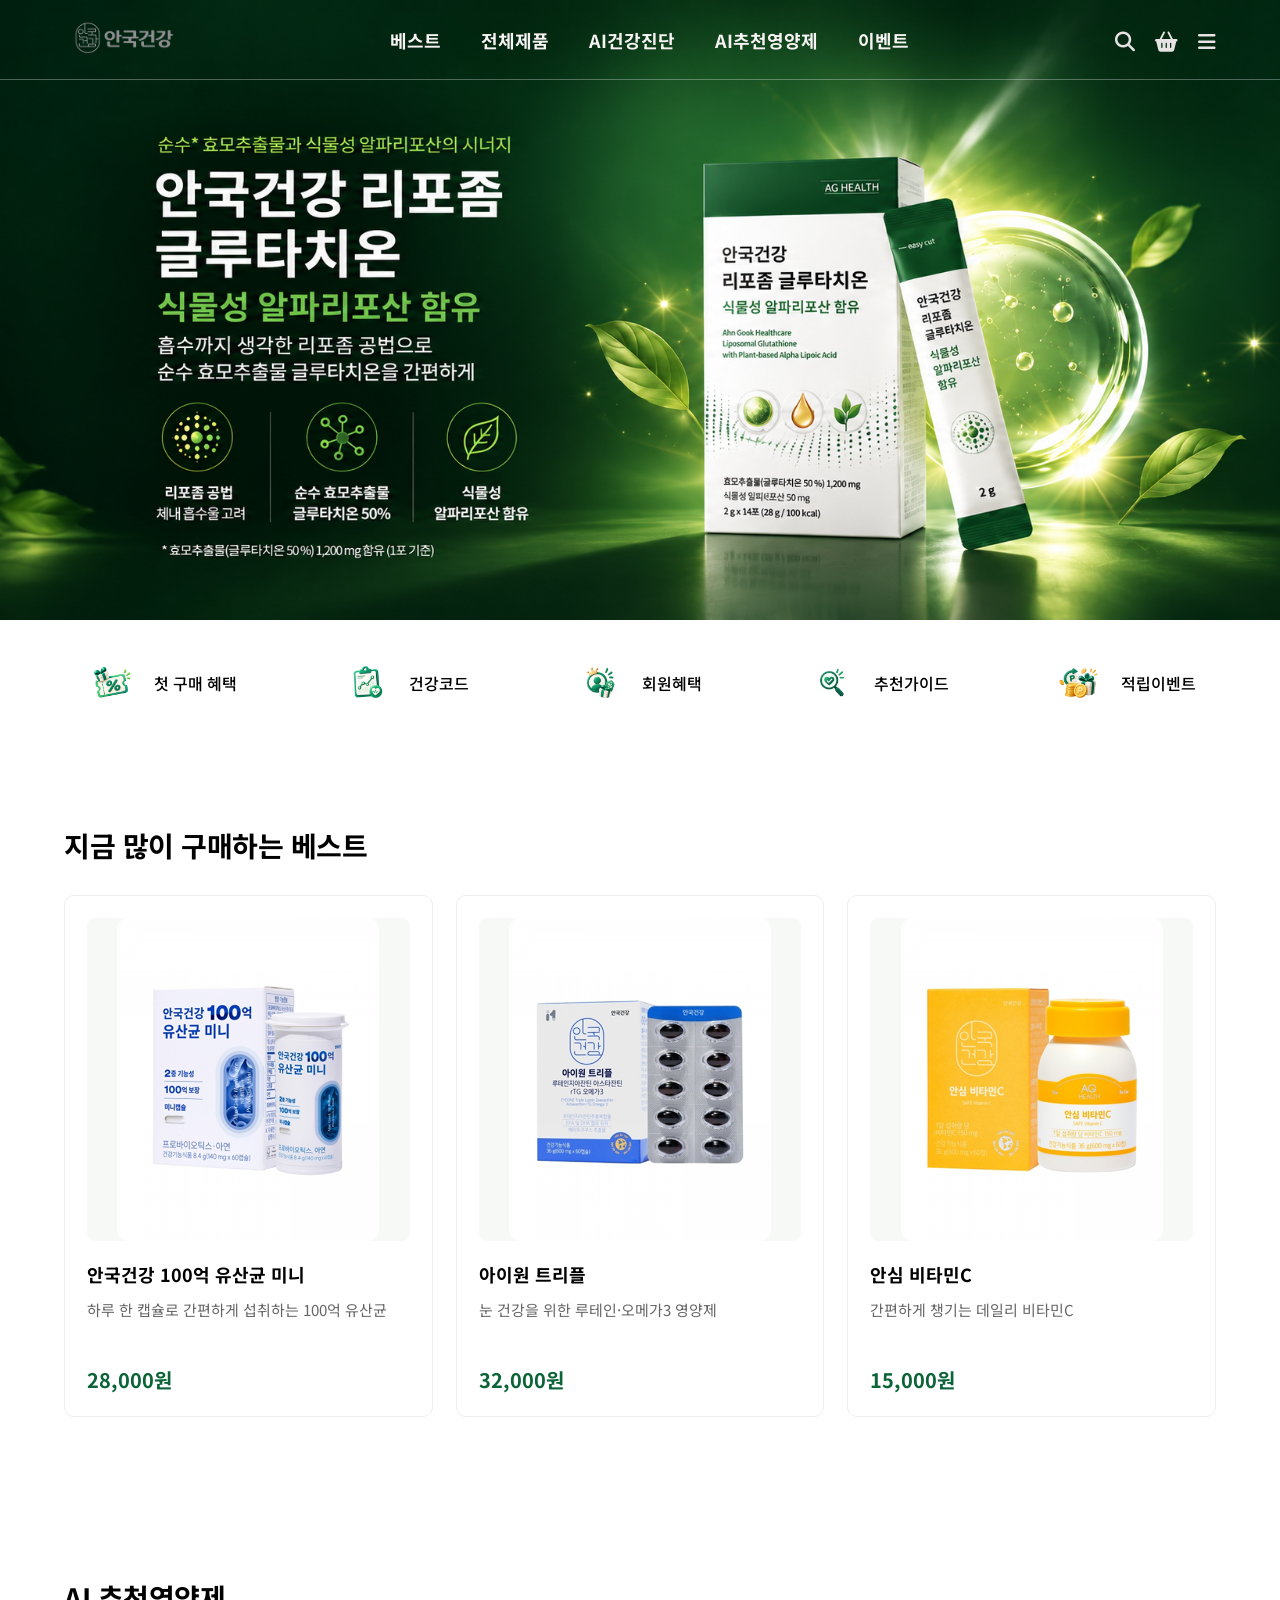
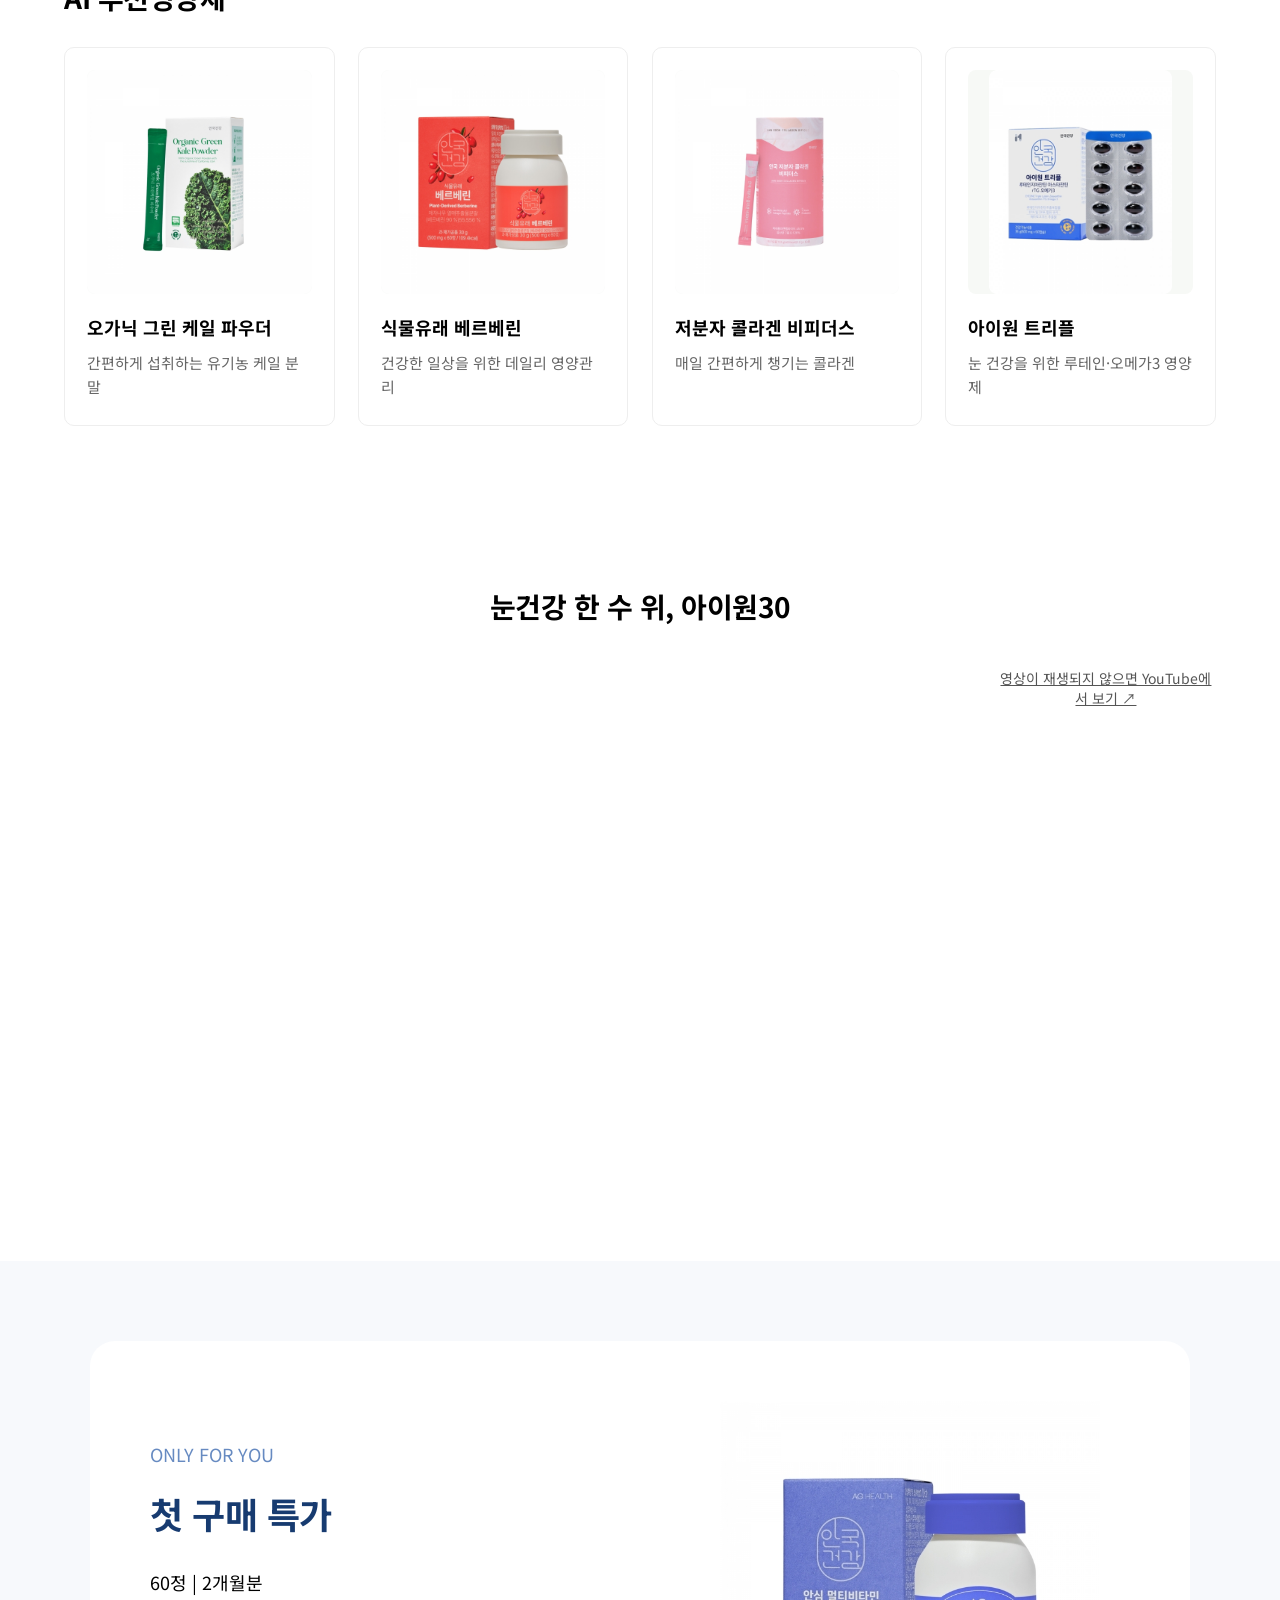
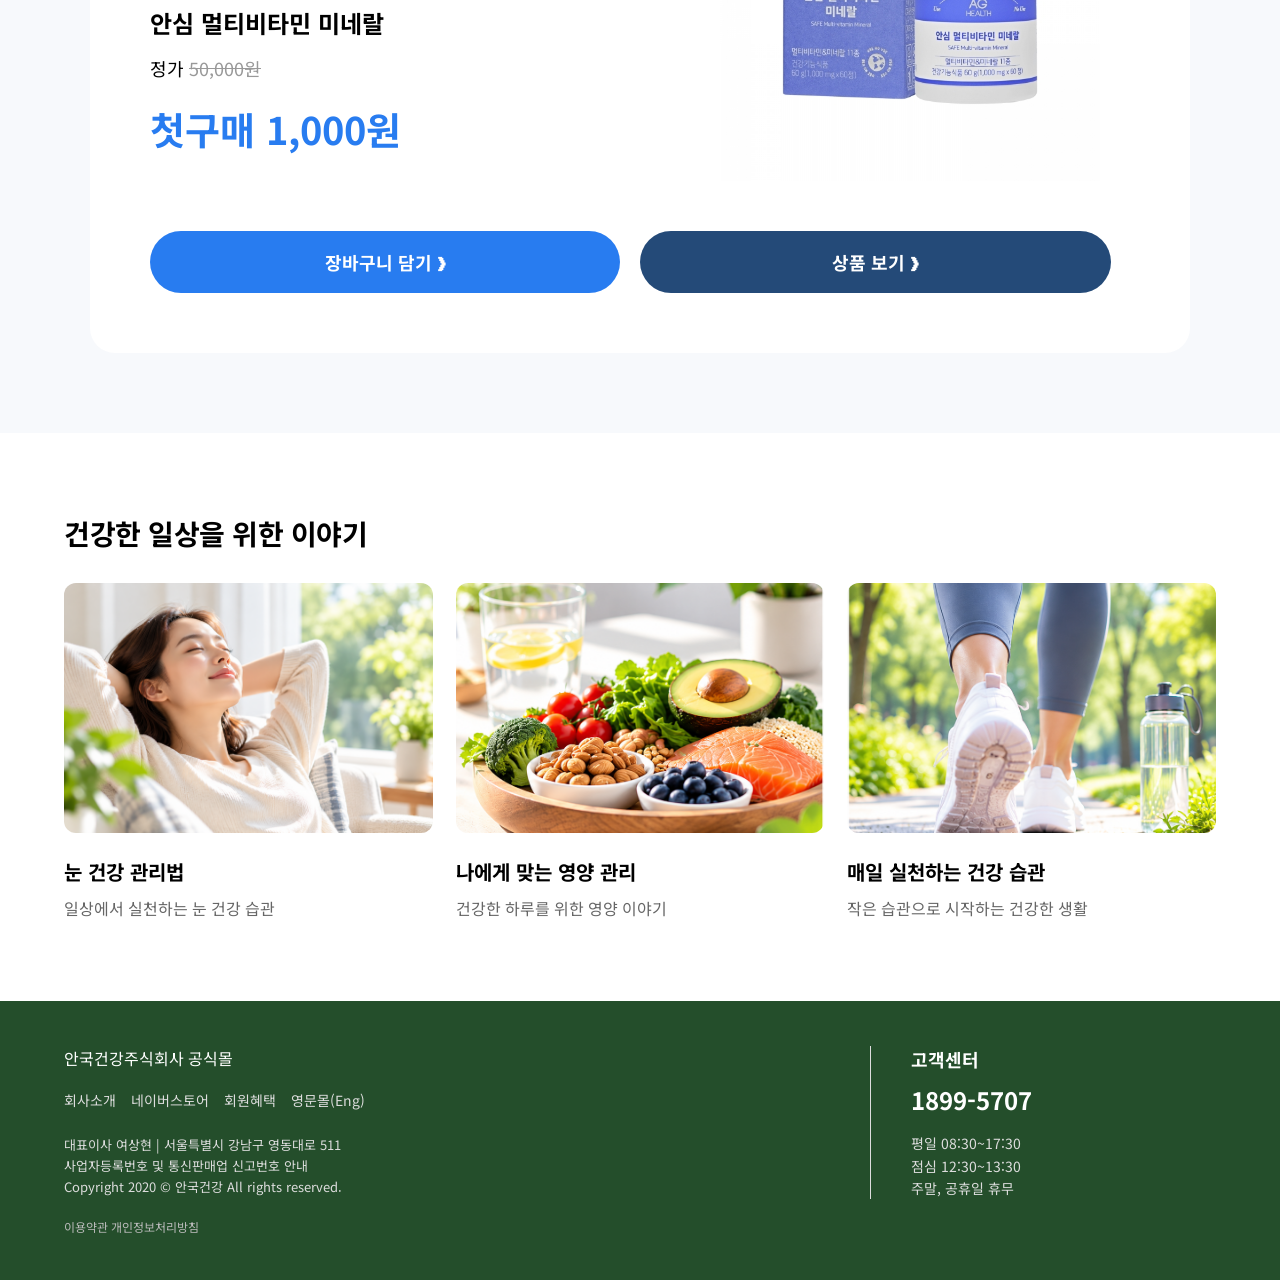
==== AG/index.html @ 002afa14 "Add files via upload" ====
<!DOCTYPE html>
<html lang="ko">
<head>
    <meta charset="UTF-8">
    <meta name="viewport" content="width=device-width, initial-scale=1.0">
    <title>AG Health</title>
    <link rel="preconnect" href="https://fonts.googleapis.com">
    <link rel="preconnect" href="https://fonts.gstatic.com" crossorigin>
    <link href="https://fonts.googleapis.com/css2?family=Noto+Sans+KR:wght@100..900&display=swap" rel="stylesheet">
    <link rel="stylesheet" href="https://cdnjs.cloudflare.com/ajax/libs/font-awesome/6.7.2/css/all.min.css">
    <style>
       *{ margin: 0; padding: 0; box-sizing: border-box;}

       a{text-decoration: none; /*밑줄제거*/
         color: rgb(231, 227, 227) /*글자색*/;}

        body{font-family: "Noto Sans KR", sans-serif;}

        /* Hero */
.hero{
    width:100%;
    height:620px;
    padding:20px 0;
    background-image:url(IMG/hero-bg.png);
    background-repeat:no-repeat;
    background-position:center 40PX;
    background-size:auto 100%;
    background-color:#06190e;
}
        header{ width: 100%;
                height: 80px;
                border-bottom: 1px solid rgba(255,255,255,0.3)}    

        .header-inner{width: 90%;                 /* 내용 영역 너비 */
                      max-width: 1400px;          /* 최대 1400px */
                      height: 80px;               /* 헤더 높이 */
                      margin: 0 auto;             /* 박스 가운데 */
                      display: flex;              /* 가로 배치 */
                      justify-content: space-between; /* 양쪽으로 간격 배치 */
                      align-items: center;        /* 세로 가운데 */}       

        .logo img{width:120px}

        nav{display: flex; gap: 80px;/*메뉴간격*/
            white-space: nowrap;/*메뉴를 한줄로 표시하고 줄바꿈 방지*/}

        nav a{font-size: 18px; font-weight: bold; color: rgb(248, 243, 243);} 

        .utility{display: flex; gap: 20px; font-size: 20px; white-space: nowrap;}

        /* Benefit Menu */
.benefit{width:90%; max-width:1400px; margin:0 auto; padding:35px 20px; display:flex;
         justify-content:space-between; align-items:center; gap:30px;}

.benefit-box{ display:flex; align-items:center; gap:15px; white-space:nowrap;}

.benefit-box img{ width:55px; height:55px; object-fit:contain;}

.benefit-box p{ font-size:19px; font-weight:500;}

/* Section */
.best,.recommend{ width:100%; padding:100px 0;}

section:not(.hero):not(.benefit){ width:100%; padding:100px 0;}

/* Wrap */
.wrap{ width:90%; max-width:1400px; margin:0 auto;}

h2{ margin-bottom:30px;}

/* Best Products */
.big{margin-top:30px; display:flex; gap:50px 2%; flex-wrap:wrap;}

.box{width:32%; border:1px solid #eee; padding:20px; border-radius:10px;}

.box img{width:100%; height:300px; object-fit:cover;}

.box h3{font-size:20px; margin-top:20px;}

.box p{font-size:16px; margin-top:10px; color:#666; line-height:1.6; min-height:52px;}

.box strong{display:block; margin-top:15px; font-size:20px; color:#0b6338;}

.ai .box{width:23%;}

/* Video */
.video-box iframe{width:80%; max-width:1000px; aspect-ratio:16/9; height:auto; border:0;}
.video h2{text-align:center;}
.video-box{display:flex; justify-content:center;}

 /* First Purchase */
.first-purchase{ background:#f7f9fc;}

.first-purchase .wrap{width:90%; max-width:1100px;}

/* First Purchase Card */
.first-box{ width:100%; background:white; border-radius:25px; padding:60px; margin:0 auto;
            display:flex; flex-wrap:wrap; align-items:center; justify-content:space-between; gap:30px;}

/* Product Info */
.first-info{ width:48%; text-align:left;}

.first-label{ font-size:16px; color:#668ac1; margin-bottom:20px;}

.first-info h2{ font-size:40px; color:#173b70; margin-bottom:30px;}

.first-info p{ font-size:18px; margin-top:15px;}

.first-info h3{ font-size:24px; margin-top:10px;}

.first-info del{ color:#999;}

.first-info strong{ display:block; font-size:38px; color:#287cf0; margin-top:20px;}

/* Product Image */
.first-image{ width:45%; text-align:center;}

.first-image img{ width:100%; max-width:380px; height:auto; display:block; margin:0 auto;}

/* First Purchase Buttons */
.first-buttons{ width:100%; display:flex; gap:20px; margin-top:20px;}

.first-buttons a{ width:50%; padding:18px 0; text-align:center; background:#287cf0; color:white;
                  border-radius:40px; font-size:18px; font-weight:bold;}

.first-buttons a:last-child{ background:#244a78;}

/* Health Tips */
.tips-list{ display:flex; gap:30px; margin-top:30px;}

.tip-box{ width:32%;}

.tip-box img{ width:100%; height:250px; object-fit:cover; border-radius:12px;}

.tip-box h3{ font-size:20px; margin-top:20px;}

.tip-box p{ font-size:16px; color:#666; margin-top:10px;}

/* Footer */
.footer{
    width:100%;
    background:#244e2b;
    color:white;
    padding:45px 0;
}

.footer .wrap{
    display:flex;
    justify-content:space-between;
    gap:50px;
}

/* Footer Left */
.footer-left{
    width:65%;
}

.footer-title{
    font-size:16px;
    margin-bottom:20px;
}

.footer-menu{
    display:flex;
    gap:15px;
    margin-bottom:25px;
}

.footer-menu a{
    font-size:14px;
    color:#ddd;
}

.footer-info p{
    font-size:13px;
    line-height:1.6;
    color:#ddd;
}

.footer-notice{
    font-size:12px;
    color:#bbb;
    margin-top:20px;
}

/* Footer Right */
.footer-right{
    width:30%;
    border-left:1px solid #ddd;
    padding-left:40px;
}

.footer-right h3{
    font-size:18px;
    margin-bottom:10px;
}

.footer-right strong{
    display:block;
    font-size:24px;
    margin-bottom:15px;
}

.footer-right p{
    font-size:14px;
    line-height:1.6;
    color:#ddd;
}

/* 디자인 보완: 기존 Flex 배치 유지 */
.hero {padding: 0; background-position: center; background-size: cover;}
nav {gap: 40px;}
.benefit {gap: 15px;}
.benefit-box p {font-size: 16px;}
section:not(.hero):not(.benefit) {padding: 80px 0;}
.wrap h2 {font-size: 28px; letter-spacing: -0.5px;}
.big {justify-content: space-between; gap: 30px 0;}
.box {padding: 22px;}
.box img {display: block; height: auto; aspect-ratio: 1 / 1; object-fit: contain; background: #f7f9f6; border-radius: 8px;}
.box h3 {font-size: 18px; line-height: 1.5;}
.box p {font-size: 15px;}
.ai .box {width: 23.5%;}
.video-box iframe {width: 100%;}
.first-info h2 {font-size: 36px;}
.first-buttons a {width: 48%;}
.tips-list {justify-content: space-between; gap: 2%;}
.tip-box h3 {line-height: 1.4;}
.tip-box p {line-height: 1.6;}
.footer .wrap {align-items: flex-start;}
@media (max-width: 900px) {
 .header-inner {flex-wrap: wrap; height: auto; padding: 15px 0;}
 header {height: auto;}
 nav {order: 3; width: 100%; gap: 25px; overflow-x: auto; padding: 15px 0;}
 .benefit {flex-wrap: wrap; justify-content: center;}
 .box, .ai .box {width: 48%;}
 .first-box {padding: 35px;}
 .footer .wrap {flex-wrap: wrap;}
 .footer-left, .footer-right {width: 100%;}
 .footer-right {border-left: 0; padding-left: 0;}
}
@media (max-width: 600px) {
 .hero {height: 420px;}
 section:not(.hero):not(.benefit) {padding: 55px 0;}
 .wrap h2 {font-size: 23px;}
 .box h3 {font-size: 16px;}
 .first-info, .first-image {width: 100%;}
 .first-info h2 {font-size: 30px;}
 .first-buttons {flex-wrap: wrap;}
 .first-buttons a {width: 100%;}
 .tips-list {flex-wrap: wrap; gap: 25px;}
 .tip-box {width: 100%;}
 .footer-menu {flex-wrap: wrap;}
}
    </style>
</head>


<body>
    <section class="hero">
        <header>
            <div class="header-inner">
            <div class="logo"> <img src="IMG/logo-gray.png" alt=""></div>
            <nav>
                <a href="#">베스트</a>
                <a href="#">전체제품</a>
                <a href="#">AI건강진단</a>
                <a href="#">AI추천영양제</a>
                <a href="#">이벤트</a>
            </nav>
            <div class="utility">
            <a href="#"><i class="fa-solid fa-magnifying-glass"></i></a>
            <a href="#"><i class="fa-solid fa-basket-shopping"></i></a>
            <a href="#"><i class="fa-solid fa-bars"></i></a>
            </div>
            </div>
        </header>
    </section>

    <!-- 혜택 메뉴 -->
    <section class="benefit">
        <div class="benefit-box">
            <img src="IMG/first-purchase.png" alt="">
            <p>첫 구매 혜택</p>
        </div>
        <div class="benefit-box">
            <img src="IMG/health-code.png" alt="">
            <p>건강코드</p>
        </div>
        <div class="benefit-box">
            <img src="IMG/member-benefit.png" alt="">
            <p>회원혜택</p>
        </div>
        <div class="benefit-box">
            <img src="IMG/recommend-guide.png" alt="">
            <p>추천가이드</p>
        </div>
        <div class="benefit-box">
            <img src="IMG/point-event.png" alt="">
            <p>적립이벤트</p>
        </div>
    </section>



    <!-- Best Products -->
<section class="best">

    <div class="wrap">
        <h2>지금 많이 구매하는 베스트</h2>

        <div class="big">

            <div class="box">
                <img src="IMG/probiotics.png" alt="">
                <h3>안국건강 100억 유산균 미니</h3>
                <p>하루 한 캡슐로 간편하게 섭취하는 100억 유산균</p>
                <strong>28,000원</strong>
            </div>

            <div class="box">
                <img src="IMG/eye-triple.png" alt="">
                <h3>아이원 트리플</h3>
                <p>눈 건강을 위한 루테인·오메가3 영양제</p>
                <strong>32,000원</strong>
            </div>

            <div class="box">
                <img src="IMG/vitamin-c.png" alt="">
                <h3>안심 비타민C</h3>
                <p>간편하게 챙기는 데일리 비타민C</p>
                <strong>15,000원</strong>
            </div>

        </div>
    </div>

</section>

<!-- Recommended Products -->
<section class="recommend">
    <div class="wrap">
        <h2>AI 추천영양제</h2>

        <div class="big ai">

            <div class="box">
                <img src="IMG/kale-powder.jpg" alt="">
                <h3>오가닉 그린 케일 파우더</h3>
                <p>간편하게 섭취하는 유기농 케일 분말</p>
            </div>

            <div class="box">
                <img src="IMG/berberine.jpg" alt="">
                <h3>식물유래 베르베린</h3>
                <p>건강한 일상을 위한 데일리 영양관리</p>
            </div>

            <div class="box">
                <img src="IMG/collagen.jpg" alt="">
                <h3>저분자 콜라겐 비피더스</h3>
                <p>매일 간편하게 챙기는 콜라겐</p>
            </div>

            <div class="box">
                <img src="IMG/eye-triple.png" alt="">
                <h3>아이원 트리플</h3>
                <p>눈 건강을 위한 루테인·오메가3 영양제</p>
            </div>

        </div>
    </div>
</section>

<!-- Video -->
<section class="video">
    <div class="wrap">
        <h2>눈건강 한 수 위, 아이원30</h2>

        <div class="video-box">
            <iframe width="560" height="315" src="https://www.youtube.com/embed/waLlfItXorQ?si=GimQBrx_NE3JEEmE" title="YouTube video player"  allow="accelerometer; autoplay; clipboard-write; encrypted-media; gyroscope; picture-in-picture; web-share" referrerpolicy="strict-origin-when-cross-origin" allowfullscreen></iframe>
<p style="text-align:center; margin:12px 0; font-size:14px;"><a href="https://www.youtube.com/watch?v=waLlfItXorQ" target="_blank" rel="noopener" style="color:#555; text-decoration:underline;">영상이 재생되지 않으면 YouTube에서 보기 ↗</a></p>
        </div>
    </div>
</section>

<!-- First Purchase -->
<section class="first-purchase">
    <div class="wrap">

        <div class="first-box">

            <!-- Product Info -->
            <div class="first-info">
                <p class="first-label">ONLY FOR YOU</p>
                <h2>첫 구매 특가</h2>

                <p>60정 | 2개월분</p>
                <h3>안심 멀티비타민 미네랄</h3>
                <p>정가 <del>50,000원</del></p>
                <strong>첫구매 1,000원</strong>
            </div>

            <!-- Product Image -->
            <div class="first-image">
                <img src="IMG/multivitamin-mineral.jpg" alt="안심 멀티비타민 미네랄">
            </div>

            <!-- Buttons -->
            <div class="first-buttons">
                <a href="#">장바구니 담기 ❯</a>
                <a href="#">상품 보기 ❯</a>
            </div>

        </div>
    </div>
</section>

<!-- Health Tips -->
<section class="health-tips">
    <div class="wrap">
        <h2>건강한 일상을 위한 이야기</h2>

        <div class="tips-list">
            <div class="tip-box">
                <img src="IMG/health-tip1.png" alt="눈 건강">
                <h3>눈 건강 관리법</h3>
                <p>일상에서 실천하는 눈 건강 습관</p>
            </div>

            <div class="tip-box">
                <img src="IMG/health-tip2.png" alt="영양 관리">
                <h3>나에게 맞는 영양 관리</h3>
                <p>건강한 하루를 위한 영양 이야기</p>
            </div>

            <div class="tip-box">
                <img src="IMG/health-tip3.png" alt="건강 습관">
                <h3>매일 실천하는 건강 습관</h3>
                <p>작은 습관으로 시작하는 건강한 생활</p>
            </div>
        </div>
    </div>
</section>

<!-- Footer -->
<footer class="footer">
    <div class="wrap">

        <div class="footer-left">
            <p class="footer-title">안국건강주식회사 공식몰</p>

            <div class="footer-menu">
                <a href="#">회사소개</a>
                <a href="#">네이버스토어</a>
                <a href="#">회원혜택</a>
                <a href="#">영문몰(Eng)</a>
            </div>

            <div class="footer-info">
                <p>대표이사 여상현 | 서울특별시 강남구 영동대로 511</p>
                <p>사업자등록번호 및 통신판매업 신고번호 안내</p>
                <p>Copyright 2020 © 안국건강 All rights reserved.</p>
            </div>

            <p class="footer-notice">
                이용약관 개인정보처리방침
            </p>
        </div>

        <div class="footer-right">
            <h3>고객센터</h3>
            <strong>1899-5707</strong>

            <p>평일 08:30~17:30</p>
            <p>점심 12:30~13:30</p>
            <p>주말, 공휴일 휴무</p>
        </div>

    </div>
</footer>

</body>
</html>
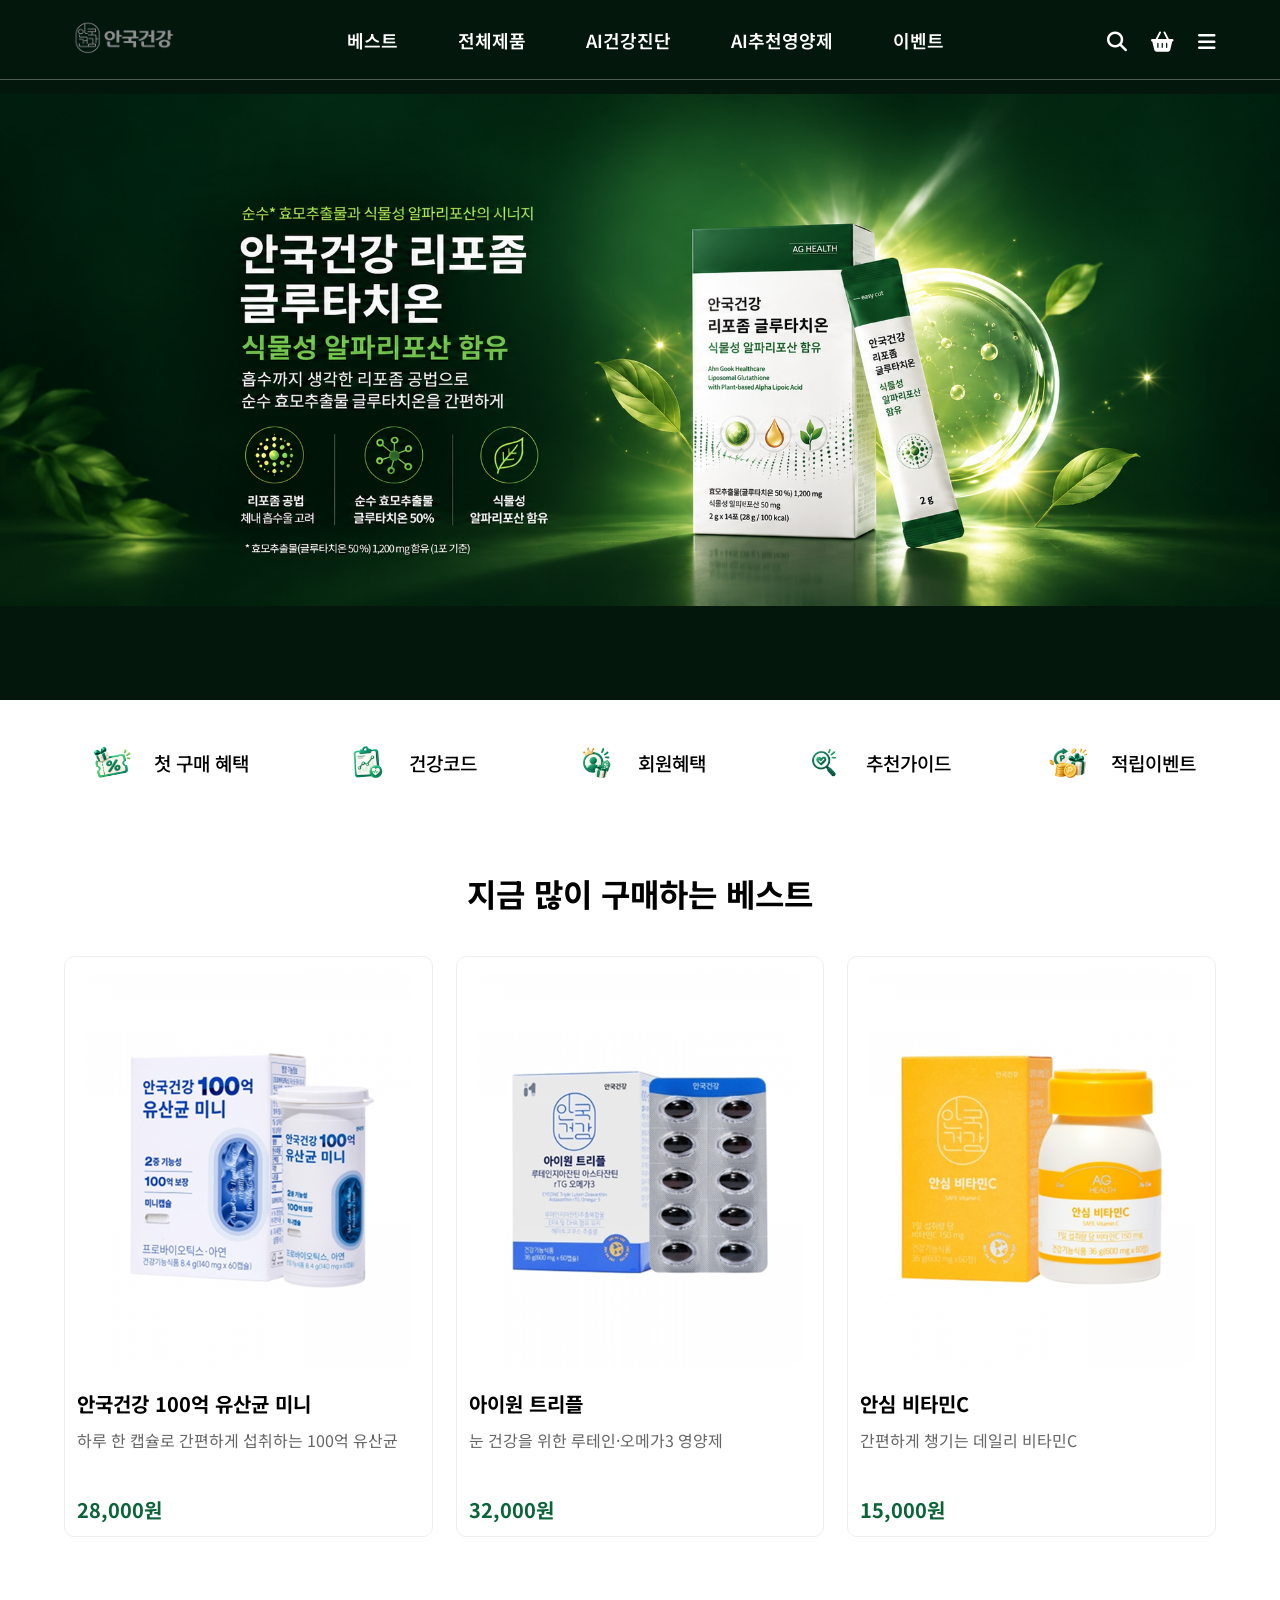
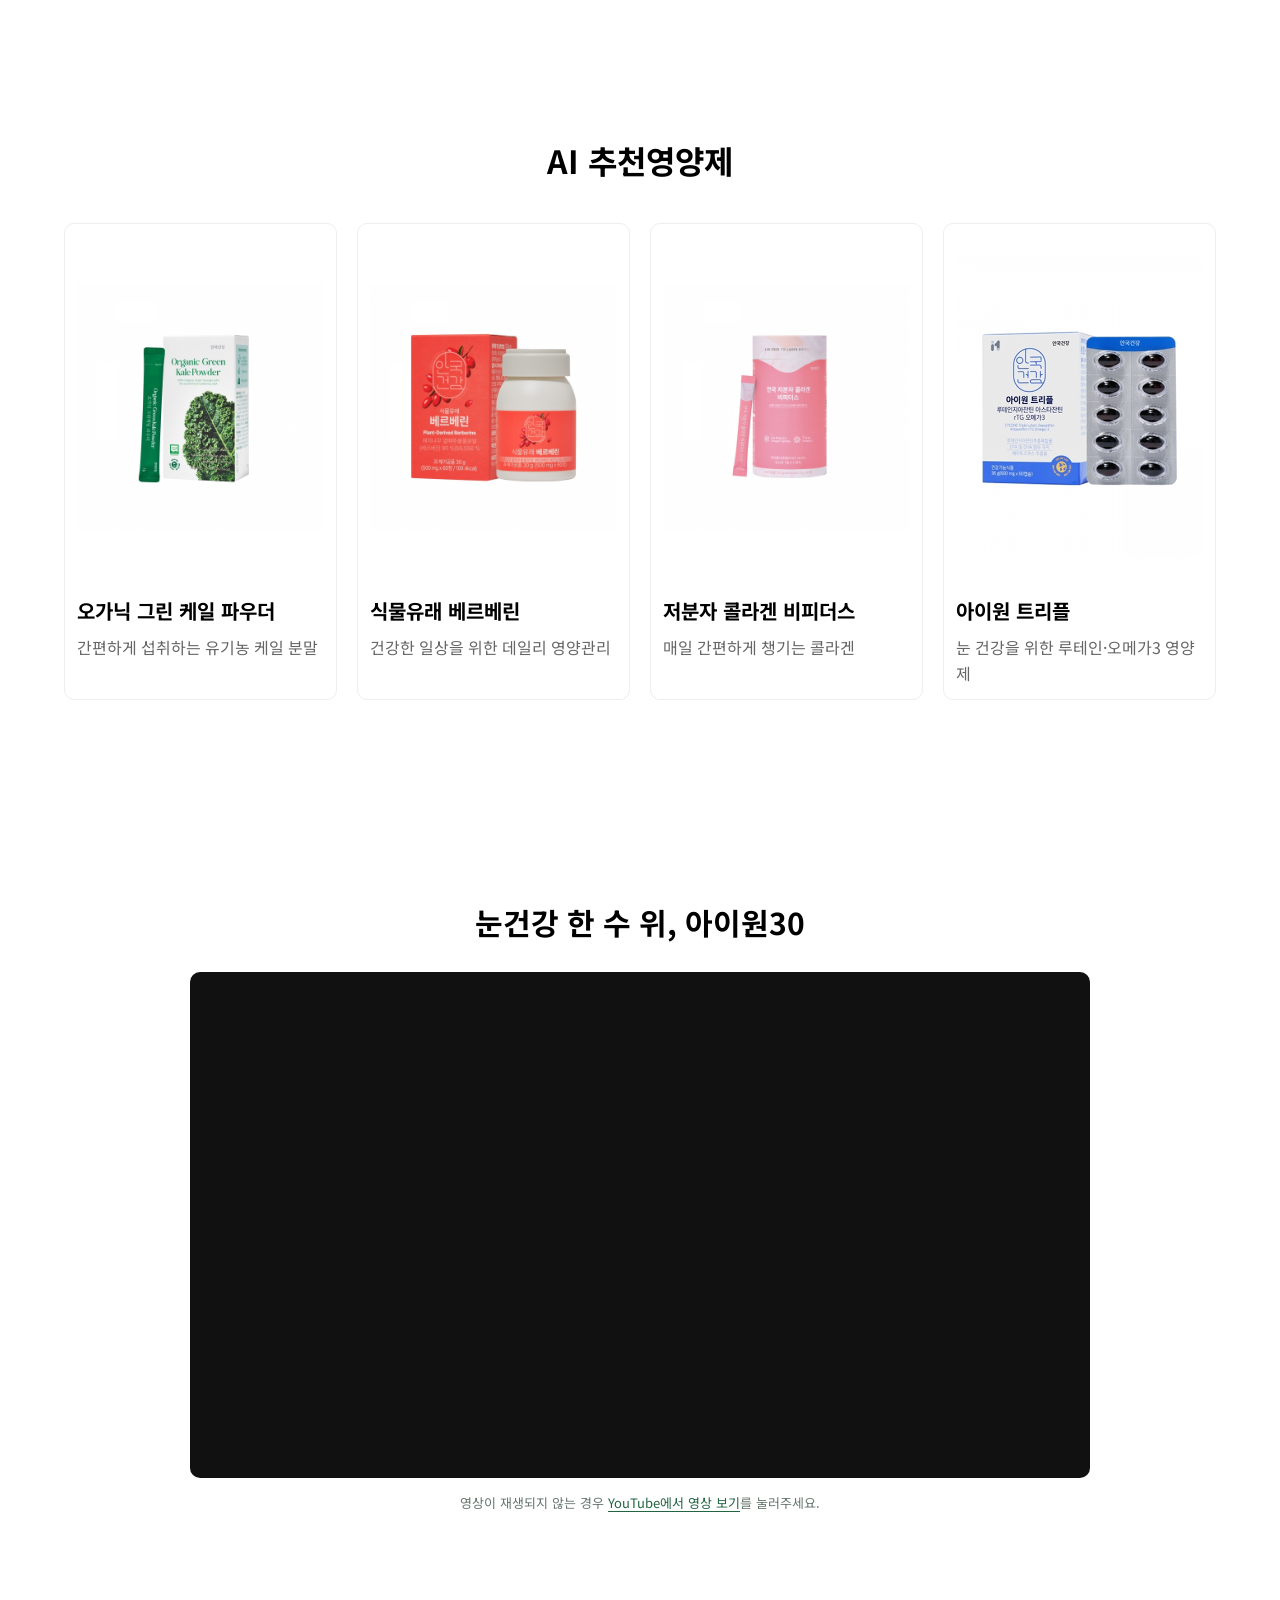
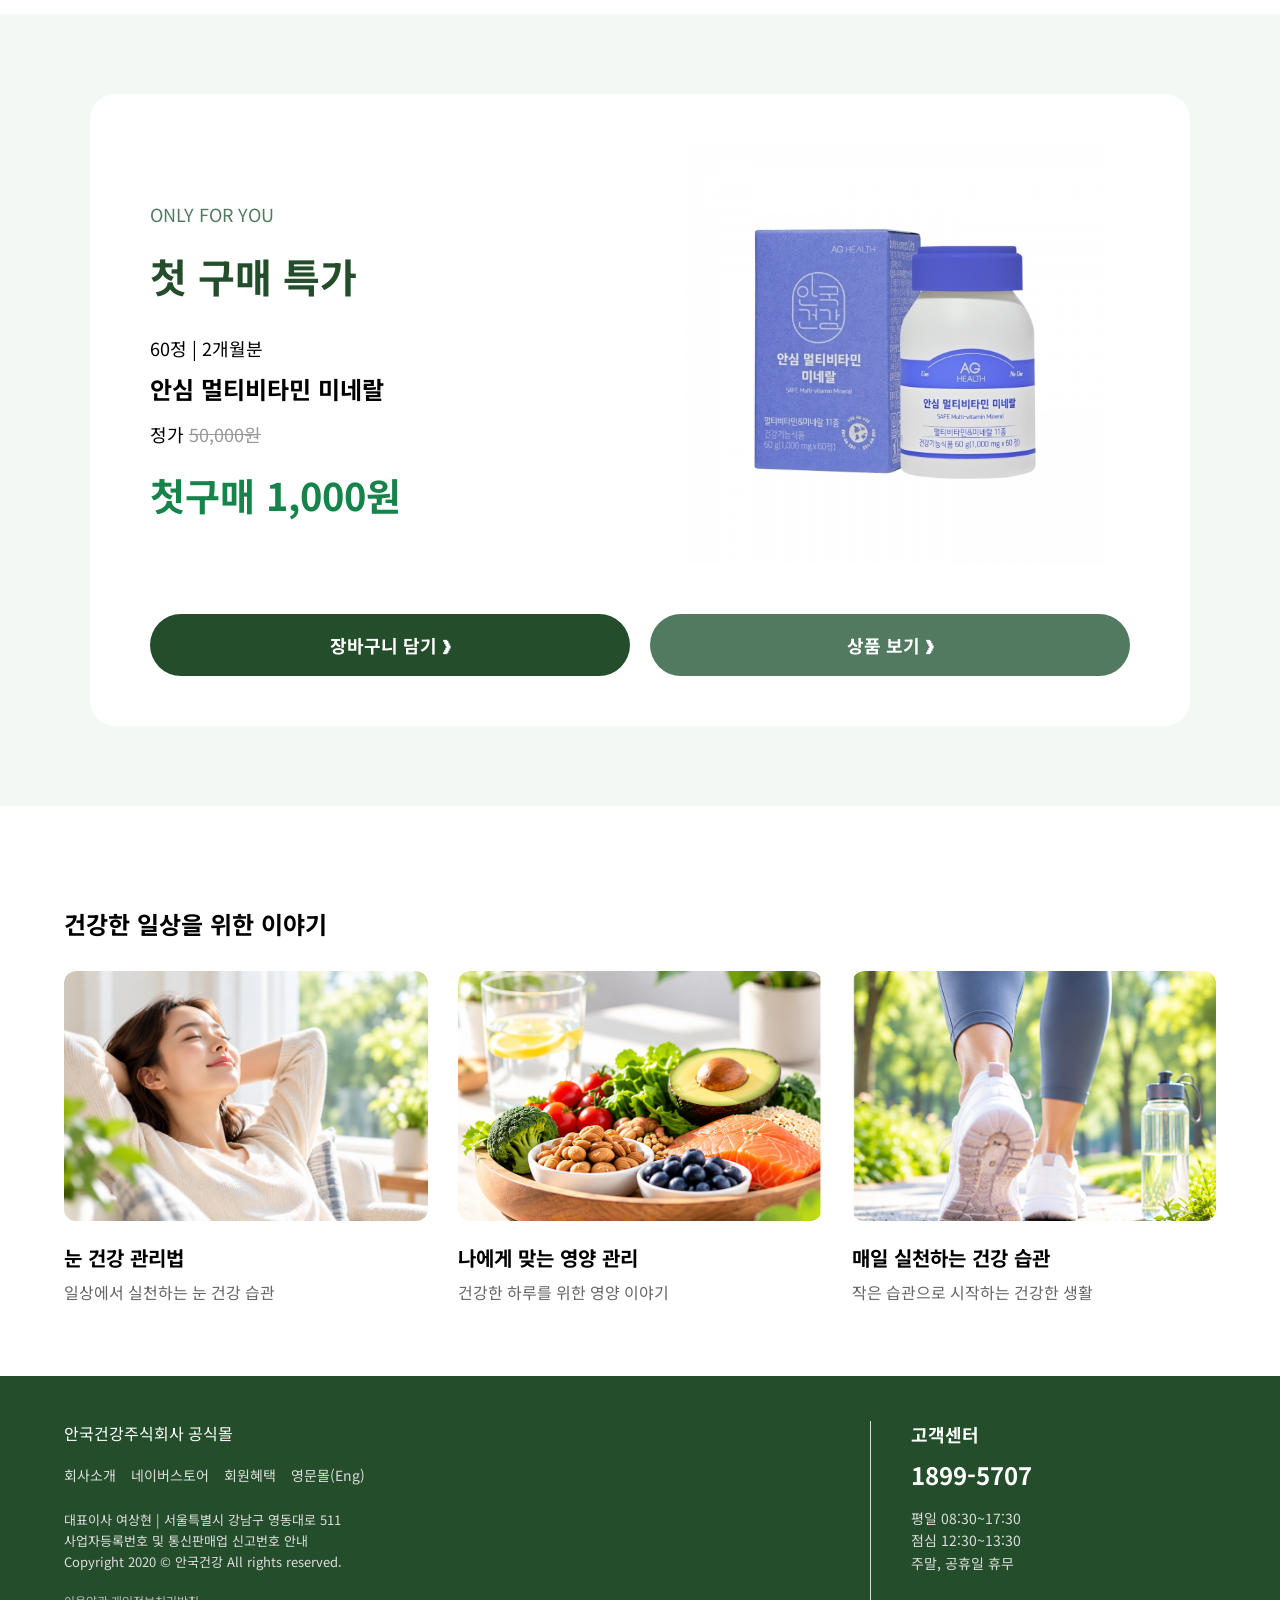
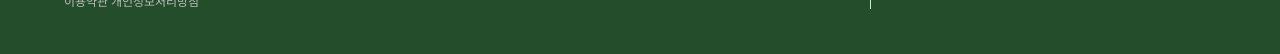
==== commit f93a9cc0: "Add files via upload" ====
--- a/AG/index.html
+++ b/AG/index.html
@@ -1,484 +1,615 @@
-<!DOCTYPE html>
-<html lang="ko">
-<head>
-    <meta charset="UTF-8">
-    <meta name="viewport" content="width=device-width, initial-scale=1.0">
-    <title>AG Health</title>
-    <link rel="preconnect" href="https://fonts.googleapis.com">
-    <link rel="preconnect" href="https://fonts.gstatic.com" crossorigin>
-    <link href="https://fonts.googleapis.com/css2?family=Noto+Sans+KR:wght@100..900&display=swap" rel="stylesheet">
-    <link rel="stylesheet" href="https://cdnjs.cloudflare.com/ajax/libs/font-awesome/6.7.2/css/all.min.css">
-    <style>
-       *{ margin: 0; padding: 0; box-sizing: border-box;}
-
-       a{text-decoration: none; /*밑줄제거*/
-         color: rgb(231, 227, 227) /*글자색*/;}
-
-        body{font-family: "Noto Sans KR", sans-serif;}
-
-        /* Hero */
-.hero{
-    width:100%;
-    height:620px;
-    padding:20px 0;
-    background-image:url(IMG/hero-bg.png);
-    background-repeat:no-repeat;
-    background-position:center 40PX;
-    background-size:auto 100%;
-    background-color:#06190e;
-}
-        header{ width: 100%;
-                height: 80px;
-                border-bottom: 1px solid rgba(255,255,255,0.3)}    
-
-        .header-inner{width: 90%;                 /* 내용 영역 너비 */
-                      max-width: 1400px;          /* 최대 1400px */
-                      height: 80px;               /* 헤더 높이 */
-                      margin: 0 auto;             /* 박스 가운데 */
-                      display: flex;              /* 가로 배치 */
-                      justify-content: space-between; /* 양쪽으로 간격 배치 */
-                      align-items: center;        /* 세로 가운데 */}       
-
-        .logo img{width:120px}
-
-        nav{display: flex; gap: 80px;/*메뉴간격*/
-            white-space: nowrap;/*메뉴를 한줄로 표시하고 줄바꿈 방지*/}
-
-        nav a{font-size: 18px; font-weight: bold; color: rgb(248, 243, 243);} 
-
-        .utility{display: flex; gap: 20px; font-size: 20px; white-space: nowrap;}
-
-        /* Benefit Menu */
-.benefit{width:90%; max-width:1400px; margin:0 auto; padding:35px 20px; display:flex;
-         justify-content:space-between; align-items:center; gap:30px;}
-
-.benefit-box{ display:flex; align-items:center; gap:15px; white-space:nowrap;}
-
-.benefit-box img{ width:55px; height:55px; object-fit:contain;}
-
-.benefit-box p{ font-size:19px; font-weight:500;}
-
-/* Section */
-.best,.recommend{ width:100%; padding:100px 0;}
-
-section:not(.hero):not(.benefit){ width:100%; padding:100px 0;}
-
-/* Wrap */
-.wrap{ width:90%; max-width:1400px; margin:0 auto;}
-
-h2{ margin-bottom:30px;}
-
-/* Best Products */
-.big{margin-top:30px; display:flex; gap:50px 2%; flex-wrap:wrap;}
-
-.box{width:32%; border:1px solid #eee; padding:20px; border-radius:10px;}
-
-.box img{width:100%; height:300px; object-fit:cover;}
-
-.box h3{font-size:20px; margin-top:20px;}
-
-.box p{font-size:16px; margin-top:10px; color:#666; line-height:1.6; min-height:52px;}
-
-.box strong{display:block; margin-top:15px; font-size:20px; color:#0b6338;}
-
-.ai .box{width:23%;}
-
-/* Video */
-.video-box iframe{width:80%; max-width:1000px; aspect-ratio:16/9; height:auto; border:0;}
-.video h2{text-align:center;}
-.video-box{display:flex; justify-content:center;}
-
- /* First Purchase */
-.first-purchase{ background:#f7f9fc;}
-
-.first-purchase .wrap{width:90%; max-width:1100px;}
-
-/* First Purchase Card */
-.first-box{ width:100%; background:white; border-radius:25px; padding:60px; margin:0 auto;
-            display:flex; flex-wrap:wrap; align-items:center; justify-content:space-between; gap:30px;}
-
-/* Product Info */
-.first-info{ width:48%; text-align:left;}
-
-.first-label{ font-size:16px; color:#668ac1; margin-bottom:20px;}
-
-.first-info h2{ font-size:40px; color:#173b70; margin-bottom:30px;}
-
-.first-info p{ font-size:18px; margin-top:15px;}
-
-.first-info h3{ font-size:24px; margin-top:10px;}
-
-.first-info del{ color:#999;}
-
-.first-info strong{ display:block; font-size:38px; color:#287cf0; margin-top:20px;}
-
-/* Product Image */
-.first-image{ width:45%; text-align:center;}
-
-.first-image img{ width:100%; max-width:380px; height:auto; display:block; margin:0 auto;}
-
-/* First Purchase Buttons */
-.first-buttons{ width:100%; display:flex; gap:20px; margin-top:20px;}
-
-.first-buttons a{ width:50%; padding:18px 0; text-align:center; background:#287cf0; color:white;
-                  border-radius:40px; font-size:18px; font-weight:bold;}
-
-.first-buttons a:last-child{ background:#244a78;}
-
-/* Health Tips */
-.tips-list{ display:flex; gap:30px; margin-top:30px;}
-
-.tip-box{ width:32%;}
-
-.tip-box img{ width:100%; height:250px; object-fit:cover; border-radius:12px;}
-
-.tip-box h3{ font-size:20px; margin-top:20px;}
-
-.tip-box p{ font-size:16px; color:#666; margin-top:10px;}
-
-/* Footer */
-.footer{
-    width:100%;
-    background:#244e2b;
-    color:white;
-    padding:45px 0;
-}
-
-.footer .wrap{
-    display:flex;
-    justify-content:space-between;
-    gap:50px;
-}
-
-/* Footer Left */
-.footer-left{
-    width:65%;
-}
-
-.footer-title{
-    font-size:16px;
-    margin-bottom:20px;
-}
-
-.footer-menu{
-    display:flex;
-    gap:15px;
-    margin-bottom:25px;
-}
-
-.footer-menu a{
-    font-size:14px;
-    color:#ddd;
-}
-
-.footer-info p{
-    font-size:13px;
-    line-height:1.6;
-    color:#ddd;
-}
-
-.footer-notice{
-    font-size:12px;
-    color:#bbb;
-    margin-top:20px;
-}
-
-/* Footer Right */
-.footer-right{
-    width:30%;
-    border-left:1px solid #ddd;
-    padding-left:40px;
-}
-
-.footer-right h3{
-    font-size:18px;
-    margin-bottom:10px;
-}
-
-.footer-right strong{
-    display:block;
-    font-size:24px;
-    margin-bottom:15px;
-}
-
-.footer-right p{
-    font-size:14px;
-    line-height:1.6;
-    color:#ddd;
-}
-
-/* 디자인 보완: 기존 Flex 배치 유지 */
-.hero {padding: 0; background-position: center; background-size: cover;}
-nav {gap: 40px;}
-.benefit {gap: 15px;}
-.benefit-box p {font-size: 16px;}
-section:not(.hero):not(.benefit) {padding: 80px 0;}
-.wrap h2 {font-size: 28px; letter-spacing: -0.5px;}
-.big {justify-content: space-between; gap: 30px 0;}
-.box {padding: 22px;}
-.box img {display: block; height: auto; aspect-ratio: 1 / 1; object-fit: contain; background: #f7f9f6; border-radius: 8px;}
-.box h3 {font-size: 18px; line-height: 1.5;}
-.box p {font-size: 15px;}
-.ai .box {width: 23.5%;}
-.video-box iframe {width: 100%;}
-.first-info h2 {font-size: 36px;}
-.first-buttons a {width: 48%;}
-.tips-list {justify-content: space-between; gap: 2%;}
-.tip-box h3 {line-height: 1.4;}
-.tip-box p {line-height: 1.6;}
-.footer .wrap {align-items: flex-start;}
-@media (max-width: 900px) {
- .header-inner {flex-wrap: wrap; height: auto; padding: 15px 0;}
- header {height: auto;}
- nav {order: 3; width: 100%; gap: 25px; overflow-x: auto; padding: 15px 0;}
- .benefit {flex-wrap: wrap; justify-content: center;}
- .box, .ai .box {width: 48%;}
- .first-box {padding: 35px;}
- .footer .wrap {flex-wrap: wrap;}
- .footer-left, .footer-right {width: 100%;}
- .footer-right {border-left: 0; padding-left: 0;}
-}
-@media (max-width: 600px) {
- .hero {height: 420px;}
- section:not(.hero):not(.benefit) {padding: 55px 0;}
- .wrap h2 {font-size: 23px;}
- .box h3 {font-size: 16px;}
- .first-info, .first-image {width: 100%;}
- .first-info h2 {font-size: 30px;}
- .first-buttons {flex-wrap: wrap;}
- .first-buttons a {width: 100%;}
- .tips-list {flex-wrap: wrap; gap: 25px;}
- .tip-box {width: 100%;}
- .footer-menu {flex-wrap: wrap;}
-}
-    </style>
-</head>
-
-
-<body>
-    <section class="hero">
-        <header>
-            <div class="header-inner">
-            <div class="logo"> <img src="IMG/logo-gray.png" alt=""></div>
-            <nav>
-                <a href="#">베스트</a>
-                <a href="#">전체제품</a>
-                <a href="#">AI건강진단</a>
-                <a href="#">AI추천영양제</a>
-                <a href="#">이벤트</a>
-            </nav>
-            <div class="utility">
-            <a href="#"><i class="fa-solid fa-magnifying-glass"></i></a>
-            <a href="#"><i class="fa-solid fa-basket-shopping"></i></a>
-            <a href="#"><i class="fa-solid fa-bars"></i></a>
-            </div>
-            </div>
-        </header>
-    </section>
-
-    <!-- 혜택 메뉴 -->
-    <section class="benefit">
-        <div class="benefit-box">
-            <img src="IMG/first-purchase.png" alt="">
-            <p>첫 구매 혜택</p>
-        </div>
-        <div class="benefit-box">
-            <img src="IMG/health-code.png" alt="">
-            <p>건강코드</p>
-        </div>
-        <div class="benefit-box">
-            <img src="IMG/member-benefit.png" alt="">
-            <p>회원혜택</p>
-        </div>
-        <div class="benefit-box">
-            <img src="IMG/recommend-guide.png" alt="">
-            <p>추천가이드</p>
-        </div>
-        <div class="benefit-box">
-            <img src="IMG/point-event.png" alt="">
-            <p>적립이벤트</p>
-        </div>
-    </section>
-
-
-
-    <!-- Best Products -->
-<section class="best">
-
-    <div class="wrap">
-        <h2>지금 많이 구매하는 베스트</h2>
-
-        <div class="big">
-
-            <div class="box">
-                <img src="IMG/probiotics.png" alt="">
-                <h3>안국건강 100억 유산균 미니</h3>
-                <p>하루 한 캡슐로 간편하게 섭취하는 100억 유산균</p>
-                <strong>28,000원</strong>
-            </div>
-
-            <div class="box">
-                <img src="IMG/eye-triple.png" alt="">
-                <h3>아이원 트리플</h3>
-                <p>눈 건강을 위한 루테인·오메가3 영양제</p>
-                <strong>32,000원</strong>
-            </div>
-
-            <div class="box">
-                <img src="IMG/vitamin-c.png" alt="">
-                <h3>안심 비타민C</h3>
-                <p>간편하게 챙기는 데일리 비타민C</p>
-                <strong>15,000원</strong>
-            </div>
-
-        </div>
-    </div>
-
-</section>
-
-<!-- Recommended Products -->
-<section class="recommend">
-    <div class="wrap">
-        <h2>AI 추천영양제</h2>
-
-        <div class="big ai">
-
-            <div class="box">
-                <img src="IMG/kale-powder.jpg" alt="">
-                <h3>오가닉 그린 케일 파우더</h3>
-                <p>간편하게 섭취하는 유기농 케일 분말</p>
-            </div>
-
-            <div class="box">
-                <img src="IMG/berberine.jpg" alt="">
-                <h3>식물유래 베르베린</h3>
-                <p>건강한 일상을 위한 데일리 영양관리</p>
-            </div>
-
-            <div class="box">
-                <img src="IMG/collagen.jpg" alt="">
-                <h3>저분자 콜라겐 비피더스</h3>
-                <p>매일 간편하게 챙기는 콜라겐</p>
-            </div>
-
-            <div class="box">
-                <img src="IMG/eye-triple.png" alt="">
-                <h3>아이원 트리플</h3>
-                <p>눈 건강을 위한 루테인·오메가3 영양제</p>
-            </div>
-
-        </div>
-    </div>
-</section>
-
-<!-- Video -->
-<section class="video">
-    <div class="wrap">
-        <h2>눈건강 한 수 위, 아이원30</h2>
-
-        <div class="video-box">
-            <iframe width="560" height="315" src="https://www.youtube.com/embed/waLlfItXorQ?si=GimQBrx_NE3JEEmE" title="YouTube video player"  allow="accelerometer; autoplay; clipboard-write; encrypted-media; gyroscope; picture-in-picture; web-share" referrerpolicy="strict-origin-when-cross-origin" allowfullscreen></iframe>
-<p style="text-align:center; margin:12px 0; font-size:14px;"><a href="https://www.youtube.com/watch?v=waLlfItXorQ" target="_blank" rel="noopener" style="color:#555; text-decoration:underline;">영상이 재생되지 않으면 YouTube에서 보기 ↗</a></p>
-        </div>
-    </div>
-</section>
-
-<!-- First Purchase -->
-<section class="first-purchase">
-    <div class="wrap">
-
-        <div class="first-box">
-
-            <!-- Product Info -->
-            <div class="first-info">
-                <p class="first-label">ONLY FOR YOU</p>
-                <h2>첫 구매 특가</h2>
-
-                <p>60정 | 2개월분</p>
-                <h3>안심 멀티비타민 미네랄</h3>
-                <p>정가 <del>50,000원</del></p>
-                <strong>첫구매 1,000원</strong>
-            </div>
-
-            <!-- Product Image -->
-            <div class="first-image">
-                <img src="IMG/multivitamin-mineral.jpg" alt="안심 멀티비타민 미네랄">
-            </div>
-
-            <!-- Buttons -->
-            <div class="first-buttons">
-                <a href="#">장바구니 담기 ❯</a>
-                <a href="#">상품 보기 ❯</a>
-            </div>
-
-        </div>
-    </div>
-</section>
-
-<!-- Health Tips -->
-<section class="health-tips">
-    <div class="wrap">
-        <h2>건강한 일상을 위한 이야기</h2>
-
-        <div class="tips-list">
-            <div class="tip-box">
-                <img src="IMG/health-tip1.png" alt="눈 건강">
-                <h3>눈 건강 관리법</h3>
-                <p>일상에서 실천하는 눈 건강 습관</p>
-            </div>
-
-            <div class="tip-box">
-                <img src="IMG/health-tip2.png" alt="영양 관리">
-                <h3>나에게 맞는 영양 관리</h3>
-                <p>건강한 하루를 위한 영양 이야기</p>
-            </div>
-
-            <div class="tip-box">
-                <img src="IMG/health-tip3.png" alt="건강 습관">
-                <h3>매일 실천하는 건강 습관</h3>
-                <p>작은 습관으로 시작하는 건강한 생활</p>
-            </div>
-        </div>
-    </div>
-</section>
-
-<!-- Footer -->
-<footer class="footer">
-    <div class="wrap">
-
-        <div class="footer-left">
-            <p class="footer-title">안국건강주식회사 공식몰</p>
-
-            <div class="footer-menu">
-                <a href="#">회사소개</a>
-                <a href="#">네이버스토어</a>
-                <a href="#">회원혜택</a>
-                <a href="#">영문몰(Eng)</a>
-            </div>
-
-            <div class="footer-info">
-                <p>대표이사 여상현 | 서울특별시 강남구 영동대로 511</p>
-                <p>사업자등록번호 및 통신판매업 신고번호 안내</p>
-                <p>Copyright 2020 © 안국건강 All rights reserved.</p>
-            </div>
-
-            <p class="footer-notice">
-                이용약관 개인정보처리방침
-            </p>
-        </div>
-
-        <div class="footer-right">
-            <h3>고객센터</h3>
-            <strong>1899-5707</strong>
-
-            <p>평일 08:30~17:30</p>
-            <p>점심 12:30~13:30</p>
-            <p>주말, 공휴일 휴무</p>
-        </div>
-
-    </div>
-</footer>
-
-</body>
-</html>
-
+<!DOCTYPE html>
+<html lang="ko">
+<head>
+    <meta charset="UTF-8">
+    <meta name="viewport" content="width=device-width, initial-scale=1.0">
+    <title>AG Health</title>
+    <link rel="preconnect" href="https://fonts.googleapis.com">
+    <link rel="preconnect" href="https://fonts.gstatic.com" crossorigin>
+    <link href="https://fonts.googleapis.com/css2?family=Noto+Sans+KR:wght@100..900&display=swap" rel="stylesheet">
+    <link rel="stylesheet" href="https://cdnjs.cloudflare.com/ajax/libs/font-awesome/6.7.2/css/all.min.css">
+    <style>
+       *{ margin: 0; padding: 0; box-sizing: border-box;}
+       /* Smooth Scroll */
+html{
+    scroll-behavior:smooth;
+}
+
+       a{text-decoration: none; /*밑줄제거*/
+         color: rgb(231, 227, 227) /*글자색*/;}
+
+        body{font-family: "Noto Sans KR", sans-serif;}
+
+/* Hero */
+.hero{
+    width:100%;
+    height:700px;
+    padding:0;
+    background-image:url(hero-bg.png);
+    background-repeat:no-repeat;
+    background-position:center center;
+    background-size:100% auto;
+    background-color:#03170d;
+}
+        header{ width: 100%;
+                height: 80px;
+                border-bottom: 1px solid rgba(255,255,255,0.3)}    
+
+        .header-inner{width: 90%;                 /* 내용 영역 너비 */
+                      max-width: 1400px;          /* 최대 1400px */
+                      height: 80px;               /* 헤더 높이 */
+                      margin: 0 auto;             /* 박스 가운데 */
+                      display: flex;              /* 가로 배치 */
+                      justify-content: space-between; /* 양쪽으로 간격 배치 */
+                      align-items: center;        /* 세로 가운데 */}       
+
+        .logo img{width:120px}
+
+        /* Navigation Menu */
+nav{
+    display:flex;
+    gap:60px;
+    white-space:nowrap;
+}
+
+nav a{
+    font-size:18px;
+    font-weight:600;
+    color:#fff;
+    position:relative;
+    padding:10px 0;
+    transition:color 0.3s;
+}
+
+/* Menu Hover Underline */
+nav a::after{
+    content:"";
+    position:absolute;
+    left:0;
+    bottom:0;
+    width:0;
+    height:2px;
+    background:#b8e2a8;
+    transition:width 0.3s;
+}
+
+nav a:hover{
+    color:#b8e2a8;
+}
+
+nav a:hover::after{
+    width:100%;
+}
+        
+        /* Header Icons */
+.utility{
+    display:flex;
+    gap:24px;
+    font-size:20px;
+    white-space:nowrap;
+}
+
+.utility a{
+    color:#fff;
+    transition:color 0.3s, transform 0.3s;
+}
+
+.utility a:hover{
+    color:#b8e2a8;
+    transform:translateY(-3px);
+}
+
+        /* Benefit Menu */
+.benefit{width:90%; max-width:1400px; margin:0 auto; padding:35px 20px; display:flex;
+         justify-content:space-between; align-items:center; gap:30px;}
+
+.benefit-box{ display:flex; align-items:center; gap:15px; white-space:nowrap;}
+
+.benefit-box img{ width:55px; height:55px; object-fit:contain;}
+
+.benefit-box p{ font-size:19px; font-weight:500;}
+.benefit{
+    padding-bottom:15px;
+}
+
+.best{
+    padding-top:65px !important;
+}
+/* Section */
+section:not(.hero):not(.benefit){ width:100%; padding:100px 0;}
+
+/* Wrap */
+.wrap{ width:90%; max-width:1400px; margin:0 auto;}
+
+h2{ margin-bottom:30px;}
+
+
+
+/* Best Product Title */
+.best h2{
+    font-size:32px;
+    font-weight:700;
+    text-align:center;
+    margin-bottom:40px;
+}
+
+/* Product List */
+.best .big{
+    display:flex;
+    flex-wrap:wrap;
+    gap:2%;
+    align-items:stretch;
+}
+
+/* Product Card */
+.best .box{
+    width:32%;
+    min-height:0;
+    padding:12px;
+    border:1px solid #eee;
+    border-radius:10px;
+    transition:transform 0.3s, box-shadow 0.3s;
+}
+
+/* Product Card Hover */
+.best .box:hover{
+    transform:translateY(-8px);
+    box-shadow:0 12px 25px rgba(0,0,0,0.1);
+}
+
+/* Best Product Image */
+.best .box img{
+    display:block;
+    width:100%;
+    height:400px;
+    object-fit:contain;
+    background:#fff;
+    border-radius:8px;
+    padding:0;
+}
+
+.box h3{font-size:20px; margin-top:20px;}
+
+.box p{font-size:16px; margin-top:10px; color:#666; line-height:1.6; min-height:52px;}
+
+.box strong{display:block; margin-top:15px; font-size:20px; color:#0b6338;}
+
+/* AI Recommend */
+.recommend h2{
+    font-size:32px;
+    font-weight:700;
+    text-align:center;
+    margin-bottom:40px;
+}
+
+/* AI Product List */
+.recommend .big{
+    display:flex;
+    flex-wrap:wrap;
+    justify-content:space-between;
+    gap:20px;
+}
+
+/* AI Product Card */
+.recommend .box{
+    width:calc((100% - 60px) / 4);
+    padding:12px;
+    border:1px solid #eee;
+    border-radius:10px;
+    transition:transform 0.3s, box-shadow 0.3s;
+}
+
+/* AI Product Card Hover */
+.recommend .box:hover{
+    transform:translateY(-8px);
+    box-shadow:0 12px 25px rgba(0,0,0,0.1);
+}
+
+/* AI Product Image */
+.recommend .box img{
+    display:block;
+    width:100%;
+    height:340px;
+    object-fit:contain;
+    background:#fff;
+    border-radius:8px;
+    padding:0;
+}
+
+/* Video */
+/* AG Health video — centered responsive media and fallback link */
+.video { width:100%; padding:72px 0 80px; background:#fff; }
+.video .wrap { width:min(92%, 1100px); margin:0 auto; }
+.video h2 { text-align:center; font-size:clamp(22px,2.4vw,30px); margin:0 0 28px; }
+.video-box { width:100%; max-width:900px; margin:0 auto; display:block; }
+.video-box iframe { display:block; width:100%; height:auto; aspect-ratio:16 / 9; border:0; border-radius:10px; margin:0 auto; background:#111; }
+.video-note { text-align:center; margin:14px auto 0; font-size:13px; line-height:1.7; color:#66766d; }
+.video-note a { color:#236443; text-decoration:underline; text-underline-offset:3px; }
+@media (max-width:600px) { .video{padding:44px 0 55px;} .video h2{margin-bottom:18px;} .video-box iframe{border-radius:5px;} }
+
+ /* First Purchase */
+.first-purchase{ background:#f3f8f4;
+padding:80px 0 !important;}
+
+.first-purchase .wrap{width:90%; max-width:1100px;}
+
+/* First Purchase Card */
+.first-box{ width:100%; background:white; border-radius:25px; padding:50px 60px;; margin:0 auto;
+            display:flex; flex-wrap:wrap; align-items:center; justify-content:space-between; gap:30px;}
+
+/* Product Info */
+.first-info{ width:48%; text-align:left;}
+
+.first-label{ font-size:16px; color:#527a60; margin-bottom:20px;}
+
+.first-info h2{ font-size:40px; color:#244e2b; margin-bottom:30px;}
+
+.first-info p{ font-size:18px; margin-top:15px;}
+
+.first-info h3{ font-size:24px; margin-top:10px;}
+
+.first-info del{ color:#999;}
+
+.first-info strong{ display:block; font-size:38px; color:#16834a; margin-top:20px;}
+
+/* Product Image */
+.first-image{ width:48%; text-align:center;}
+
+.first-image img{ width:100%; max-width:420px; height:auto; display:block; margin:0 auto;}
+
+/* First Purchase Buttons */
+.first-buttons{ width:100%; display:flex; gap:20px; margin-top:20px;}
+
+.first-buttons a{ width:50%; padding:18px 0; text-align:center; background:#244e2b; color:white;
+                  border-radius:40px; font-size:18px; font-weight:bold;}
+
+.first-buttons a:last-child{ background:#527a60;}
+
+/* Health Tips */
+.tips-list{ display:flex; gap:30px; margin-top:30px;}
+
+.tip-box{ width:calc((100% - 60px) / 3);}
+.tip-image{
+    overflow:hidden;
+    border-radius:12px;
+}
+.tip-box img{
+    width:100%;
+    height:250px;
+    object-fit:cover;
+    border-radius:12px;
+    transition:transform 0.3s ease;
+}
+
+.tip-box:hover img{
+    transform:scale(1.03);
+}
+/* Health Tips Text */
+.tip-box h3{
+    font-size:20px;
+    margin-top:18px;
+    line-height:1.4;
+}
+
+.tip-box p{
+    font-size:16px;
+    color:#666;
+    margin-top:8px;
+    line-height:1.6;
+}
+/* Health Tips Spacing */
+.health-tips{
+    padding-bottom:70px !important;
+}
+/* Footer */
+.footer{
+    width:100%;
+    background:#244e2b;
+    color:white;
+    padding:45px 0;
+}
+
+.footer .wrap{
+    display:flex;
+    justify-content:space-between;
+    gap:50px;
+}
+
+/* Footer Left */
+.footer-left{
+    width:65%;
+}
+
+.footer-title{
+    font-size:16px;
+    margin-bottom:20px;
+}
+
+.footer-menu{
+    display:flex;
+    gap:15px;
+    margin-bottom:25px;
+}
+
+.footer-menu a{
+    font-size:14px;
+    color:#ddd;
+}
+
+.footer-info p{
+    font-size:13px;
+    line-height:1.6;
+    color:#ddd;
+}
+
+.footer-notice{
+    font-size:12px;
+    color:#bbb;
+    margin-top:20px;
+}
+
+/* Footer Right */
+.footer-right{
+    width:30%;
+    border-left:1px solid #ddd;
+    padding-left:40px;
+}
+
+.footer-right h3{
+    font-size:18px;
+    margin-bottom:10px;
+}
+
+.footer-right strong{
+    display:block;
+    font-size:24px;
+    margin-bottom:15px;
+}
+
+.footer-right p{
+    font-size:14px;
+    line-height:1.6;
+    color:#ddd;
+}
+
+/* Product Card Click */
+.best .box,
+.recommend .box{
+    cursor:pointer;
+}
+    </style>
+</head>
+
+
+<body>
+    <section class="hero">
+        <header>
+            <div class="header-inner">
+            <div class="logo"> <img src="logo-gray.png" alt=""></div>
+            <nav>
+    <a href="#best">베스트</a>
+    <a href="#best">전체제품</a>
+    <a href="#recommend">AI건강진단</a>
+    <a href="#recommend">AI추천영양제</a>
+    <a href="#event">이벤트</a>
+</nav>
+            <div class="utility">
+            <a href="#"><i class="fa-solid fa-magnifying-glass"></i></a>
+            <a href="#"><i class="fa-solid fa-basket-shopping"></i></a>
+            <a href="#"><i class="fa-solid fa-bars"></i></a>
+            </div>
+            </div>
+        </header>
+    </section>
+
+    <!-- 혜택 메뉴 -->
+    <section class="benefit">
+        <div class="benefit-box">
+            <img src="first-purchase.png" alt="">
+            <p>첫 구매 혜택</p>
+        </div>
+        <div class="benefit-box">
+            <img src="health-code.png" alt="">
+            <p>건강코드</p>
+        </div>
+        <div class="benefit-box">
+            <img src="member-benefit.png" alt="">
+            <p>회원혜택</p>
+        </div>
+        <div class="benefit-box">
+            <img src="recommend-guide.png" alt="">
+            <p>추천가이드</p>
+        </div>
+        <div class="benefit-box">
+            <img src="point-event.png" alt="">
+            <p>적립이벤트</p>
+        </div>
+    </section>
+
+
+
+    <!-- Best Products -->
+<section class="best" id="best">
+
+    <div class="wrap">
+        <h2>지금 많이 구매하는 베스트</h2>
+
+        <div class="big">
+
+            <div class="box">
+                <img src="probiotics.png" alt="">
+                <h3>안국건강 100억 유산균 미니</h3>
+                <p>하루 한 캡슐로 간편하게 섭취하는 100억 유산균</p>
+                <strong>28,000원</strong>
+            </div>
+
+            <div class="box">
+                <img src="eye-triple.png" alt="">
+                <h3>아이원 트리플</h3>
+                <p>눈 건강을 위한 루테인·오메가3 영양제</p>
+                <strong>32,000원</strong>
+            </div>
+
+            <div class="box">
+                <img src="vitamin-c.png" alt="">
+                <h3>안심 비타민C</h3>
+                <p>간편하게 챙기는 데일리 비타민C</p>
+                <strong>15,000원</strong>
+            </div>
+
+        </div>
+    </div>
+
+</section>
+
+<!-- Recommended Products -->
+<section class="recommend" id="recommend">
+    <div class="wrap">
+        <h2>AI 추천영양제</h2>
+
+        <div class="big ai">
+
+            <div class="box">
+                <img src="kale-powder.jpg" alt="">
+                <h3>오가닉 그린 케일 파우더</h3>
+                <p>간편하게 섭취하는 유기농 케일 분말</p>
+            </div>
+
+            <div class="box">
+                <img src="berberine.jpg" alt="">
+                <h3>식물유래 베르베린</h3>
+                <p>건강한 일상을 위한 데일리 영양관리</p>
+            </div>
+
+            <div class="box">
+                <img src="collagen.jpg" alt="">
+                <h3>저분자 콜라겐 비피더스</h3>
+                <p>매일 간편하게 챙기는 콜라겐</p>
+            </div>
+
+            <div class="box">
+                <img src="eye-triple.png" alt="">
+                <h3>아이원 트리플</h3>
+                <p>눈 건강을 위한 루테인·오메가3 영양제</p>
+            </div>
+
+        </div>
+    </div>
+</section>
+
+<!-- Video -->
+<section class="video">
+    <div class="wrap">
+        <h2>눈건강 한 수 위, 아이원30</h2>
+
+        <div class="video-box">
+            <iframe src="https://www.youtube.com/embed/waLlfItXorQ" title="안국건강 아이원30 제품 소개 영상" loading="lazy" referrerpolicy="strict-origin-when-cross-origin" allow="accelerometer; autoplay; clipboard-write; encrypted-media; gyroscope; picture-in-picture; web-share" allowfullscreen></iframe>
+            <p class="video-note">영상이 재생되지 않는 경우 <a href="https://www.youtube.com/watch?v=waLlfItXorQ" target="_blank" rel="noopener noreferrer">YouTube에서 영상 보기</a>를 눌러주세요.</p>
+        </div>
+    </div>
+</section>
+
+<!-- First Purchase -->
+<section class="first-purchase" id="event">
+    <div class="wrap">
+
+        <div class="first-box">
+
+            <!-- Product Info -->
+            <div class="first-info">
+                <p class="first-label">ONLY FOR YOU</p>
+                <h2>첫 구매 특가</h2>
+
+                <p>60정 | 2개월분</p>
+                <h3>안심 멀티비타민 미네랄</h3>
+                <p>정가 <del>50,000원</del></p>
+                <strong>첫구매 1,000원</strong>
+            </div>
+
+            <!-- Product Image -->
+            <div class="first-image">
+                <img src="multivitamin-mineral.jpg" alt="안심 멀티비타민 미네랄">
+            </div>
+
+            <!-- Buttons -->
+            <div class="first-buttons">
+                <a href="#">장바구니 담기 ❯</a>
+                <a href="#">상품 보기 ❯</a>
+            </div>
+
+        </div>
+    </div>
+</section>
+
+<!-- Health Tips -->
+<section class="health-tips">
+    <div class="wrap">
+        <h2>건강한 일상을 위한 이야기</h2>
+
+        <div class="tips-list">
+            <div class="tip-box">
+                <div class="tip-image">
+                <img src="health-tip1.png" alt="눈 건강">
+                </div>
+                <h3>눈 건강 관리법</h3>
+                <p>일상에서 실천하는 눈 건강 습관</p>
+            </div>
+
+            <div class="tip-box">
+                <div class="tip-image">
+                <img src="health-tip2.png" alt="영양 관리">
+                </div>
+                <h3>나에게 맞는 영양 관리</h3>
+                <p>건강한 하루를 위한 영양 이야기</p>
+            </div>
+
+            <div class="tip-box">
+                <div class="tip-image">
+                <img src="health-tip3.png" alt="건강 습관">
+                </div>
+                <h3>매일 실천하는 건강 습관</h3>
+                <p>작은 습관으로 시작하는 건강한 생활</p>
+            </div>
+        </div>
+    </div>
+</section>
+
+<!-- Footer -->
+<footer class="footer">
+    <div class="wrap">
+
+        <div class="footer-left">
+            <p class="footer-title">안국건강주식회사 공식몰</p>
+
+            <div class="footer-menu">
+                <a href="#">회사소개</a>
+                <a href="#">네이버스토어</a>
+                <a href="#">회원혜택</a>
+                <a href="#">영문몰(Eng)</a>
+            </div>
+
+            <div class="footer-info">
+                <p>대표이사 여상현 | 서울특별시 강남구 영동대로 511</p>
+                <p>사업자등록번호 및 통신판매업 신고번호 안내</p>
+                <p>Copyright 2020 © 안국건강 All rights reserved.</p>
+            </div>
+
+            <p class="footer-notice">
+                이용약관 개인정보처리방침
+            </p>
+        </div>
+
+        <div class="footer-right">
+            <h3>고객센터</h3>
+            <strong>1899-5707</strong>
+
+            <p>평일 08:30~17:30</p>
+            <p>점심 12:30~13:30</p>
+            <p>주말, 공휴일 휴무</p>
+        </div>
+
+    </div>
+</footer>
+
+</body>
+</html>
